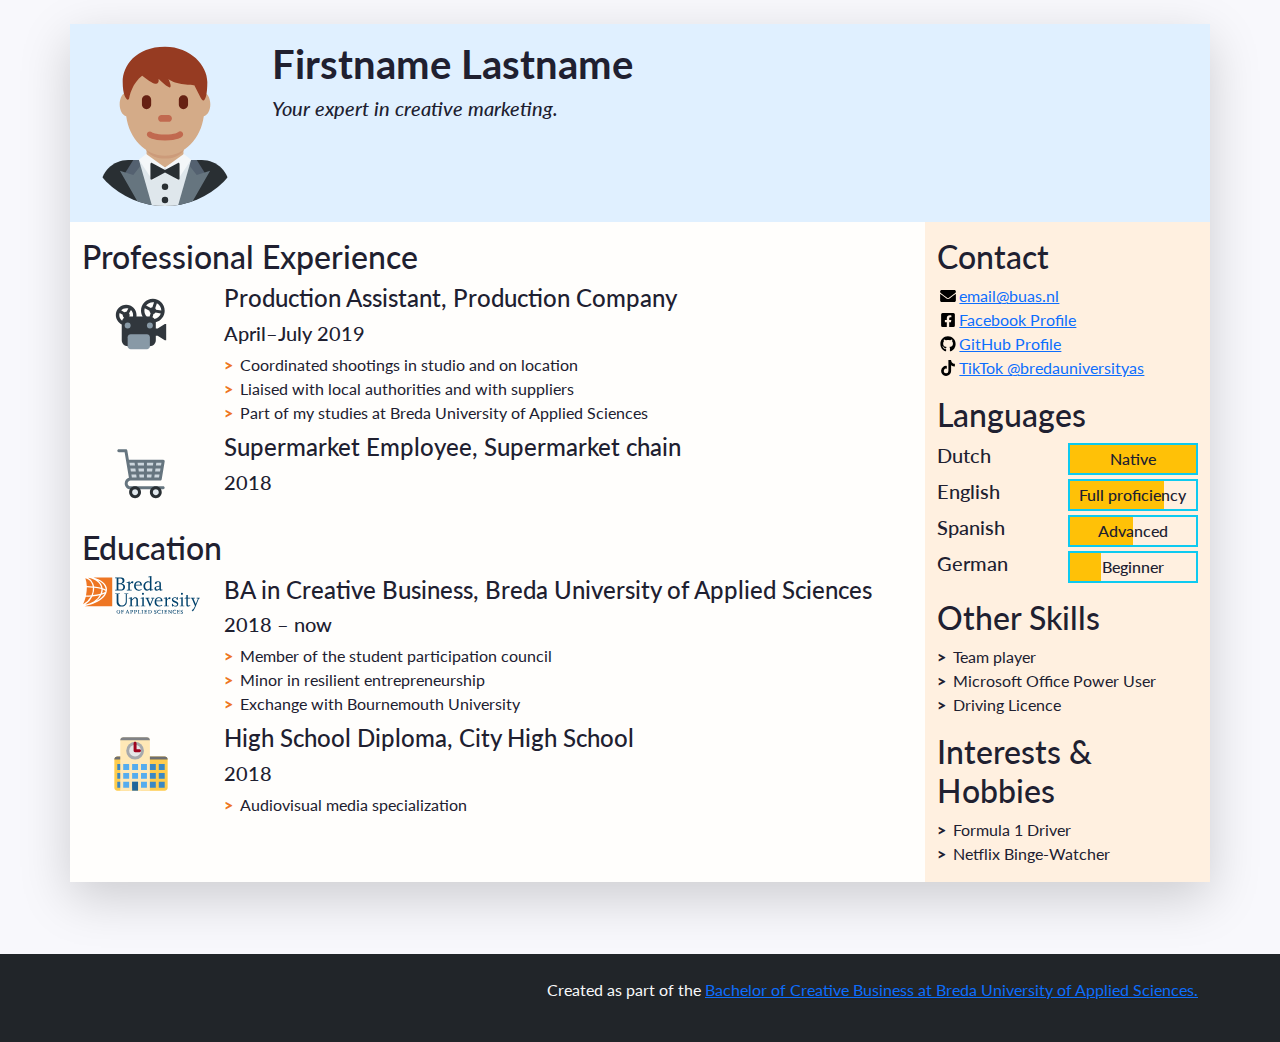
==== index.html @ 89c18c99 "Initial commit" ====
<!doctype html>
<html class="h-100" lang="en">
  
  <!-- An HTML document always starts with a "head", i.e. information about the page that isn't directly visible -->
  <head>
    <meta charset="utf-8">
    <meta name="viewport" content="width=device-width, initial-scale=1, shrink-to-fit=no">

    <!-- Links to the CSS styles from Bootstrap. -->
    <!-- -->
    <link href="https://cdn.jsdelivr.net/npm/bootstrap@5.3.3/dist/css/bootstrap.min.css" rel="stylesheet" integrity="sha384-QWTKZyjpPEjISv5WaRU9OFeRpok6YctnYmDr5pNlyT2bRjXh0JMhjY6hW+ALEwIH" crossorigin="anonymous">
    <!-- -->

    <!-- Links to our additional CSS styles -->
    <link rel="stylesheet" href="css/styles.css">

    <title>Firstname Lastname's Resumé</title>
  </head>
  <!-- End of the head -->

  <!-- Start of the body, which contains everything visible on the page -->
  <body class="d-flex flex-column h-100 justify-content-between">

    <!--
      We use a Bootstrap container to align contents.
      The "container" class can be replaced by "container-fluid" to make a full width page.
      The "my-sm-4" class adds a margin (m) vertical (y) at sizes small (-sm-) and above, of 4 x 6 pixels
      The "resume-container" class doesn't come from Bootstrap, you can use it for your own styles
    -->
    <div class="container shadow-lg my-sm-4 resume-container">

      <!--
        <header> is a semantic element: it works exactly like <div>, but it gives information about the role of the code below.
        The "row" class is used for the Bootstrap grid.
      -->
      <header class="row resume-header justify-content-center">
        <!--
          A container to wrap around the portrait and align it. We use Bootstrap grid columns.
          This constrains the portrait to columns of decreasing sizes
        -->
        <div class="portrait-container col-5 col-sm-4 col-md-3 col-lg-2">
          <!--
            "w-100" makes sure the image takes the full width of the column it's in
            "rounded-circle" cuts a circle around the image
          -->
          <img class="w-100 rounded-circle my-3" src="images/portrait.svg" alt="Portrait of Firstname Lastname" width="160">
        </div>
        <!--
          A container to wrap around your name and tagline. Full-width at small size, then columns of increasing size.
        -->
        <div class="col-12 col-sm-8 col-md-9 col-lg-10 my-3 header-content">
          <h1 class="fw-bolder">Firstname Lastname</h1>
          <h5 class="fst-italic tagline">Your expert in creative marketing.</h5>
        </div>
      </header>

      <!--
        Another row in the Bootstrap grid, for the rest of the résumé.
        Biography and other details will be on top of each other at sizes XS and S, then next to each other.
        Use the "flex-row-reverse" class here to swap the columns around.
      -->
      <div class="row resume-bottom">

        <!--
          <main> is another semantic element. It will contain biographical info (professional experience and education).
        -->
        <main class="col-md-7 col-lg-8 col-xl-9 resume-main">

          <!--
            <section> is yet another semantic element. The first one is for professional experience.
          -->
          <section class="my-3 biography-section">
            <h2>Professional Experience</h2>
            <!--
              Each list item (li) in the unordered list (ul) below will be one job.
              "list-unstyled" is a class that hides the bullet points of a list.
            -->
            <ul class="biography-list list-unstyled">

              <!-- Top item (generally the latest or most relevant) in professional experience -->
              <li class="biography-item row mb-2">
                <!-- We're using a grid inside a grid so we can align logos and text -->
                <div class="logo-container col-3 col-sm-2 col-md-3 col-lg-2">
                  <img class="biography-logo mw-100 d-block mx-auto" src="images/employers/projector.svg" alt="Company logo" width="80">
                </div>
                <div class="biography-contents col-9 col-sm-10 col-md-9 col-lg-10">
                  <h4>Production Assistant, Production Company</h4>
                  <h5>April&ndash;July 2019</h5>
                  <!-- Use the list below to talk about your achievements -->
                  <ul class="biography-details list-unstyled">
                    <li>Coordinated shootings in studio and on location</li>
                    <li>Liaised with local authorities and with suppliers</li>
                    <li>Part of my studies at Breda University of Applied Sciences</li>
                  </ul>
                </div>
              </li>

              <!-- 2nd item in professional experience -->
              <li class="biography-item row mb-2">
                <div class="logo-container col-3 col-sm-2 col-md-3 col-lg-2">
                <!-- We're using a grid inside a grid so we can align logos and text -->
                  <img class="biography-logo mw-100 d-block mx-auto" src="images/employers/trolley.svg" alt="Company logo" width="80">
                </div>
                <div class="biography-contents col-9 col-sm-10 col-md-9 col-lg-10">
                  <h4>Supermarket Employee, Supermarket chain</h4>
                  <h5>2018</h5>
                  <!-- This entry doesn't have a list of achievements, but you can copy-paste the one from above -->
                </div>
              </li>

            </ul>
          </section>

          <!-- We're done with jobs, let's move on to schools -->

          <section class="my-3 biography-section">
            <h2>Education</h2>
            <ul class="biography-list list-unstyled">

              <!-- Top item in education. And by "top", I mean a Bachelor in Creative Business at BUas. -->
              <li class="biography-item row mb-2">
                <div class="logo-container col-3 col-sm-2 col-md-3 col-lg-2">
                  <img class="biography-logo mw-100 d-block mx-auto" src="images/schools/logo-buas.svg" alt="School logo" width="120">
                </div>
                <div class="biography-contents col-9 col-sm-10 col-md-9 col-lg-10">
                  <h4>BA in Creative Business, Breda University of Applied Sciences</h4>
                  <h5>2018&nbsp;&ndash;&nbsp;now</h5>
                  <!-- Use the list below to talk about minors, exchanges, extra-curricular activities. -->
                  <ul class="biography-details list-unstyled">
                    <li>Member of the student participation council</li>
                    <li>Minor in resilient entrepreneurship</li>
                    <li>Exchange with Bournemouth University</li>
                  </ul>
                </div>
              </li>

              <!-- 2nd item in education -->
              <li class="biography-item row mb-2">
                <div class="logo-container col-3 col-sm-2 col-md-3 col-lg-2">
                  <img class="biography-logo mw-100 d-block mx-auto" src="images/schools/school.svg" alt="School logo" width="80">
                </div>
                <div class="biography-contents col-9 col-sm-10 col-md-9 col-lg-10">
                  <h4>High School Diploma, City High School</h4>
                  <h5>2018</h5>
                  <ul class="biography-details list-unstyled">
                    <li>Audiovisual media specialization</li>
                  </ul>
                </div>
              </li>
            </ul>
          </section>

          <!-- This is the end of the "Education" section -->

        </main>

        <!--
          We're done with the first column.
          We now move on to the column with contact details, languages and other skills
          <aside> is also a semantic element.
        -->
        <aside class="col-md-5 col-lg-4 col-xl-3 resume-aside">

          <!-- The first block will be contact details -->
          <section class="my-3 aside-section">
            <h2>Contact</h2>
            <!--
              A list of all your contact details.
              There are more icons in the images/icons folder, have a look if you want to add your LinkedIn or TikTok profile.
              Be careful and only put channels through which you really want to be contacted.
              If your phone number is your personal one, you may want to remove it!
            -->
            <ul class="contact-list list-unstyled">
              <li class="contact-item">
                <a class="d-flex align-items-center" href="mailto:email@buas.nl" target="_blank">
                  <img class="contact-icon" src="images/icons/envelope.svg" alt="Email">
                  email@buas.nl
                </a>
              </li>
              <li class="contact-item">
                <a class="d-flex align-items-center" href="https://facebook.com/" target="_blank">
                  <img class="contact-icon" src="images/icons/facebook.svg" alt="Facebook">
                  Facebook Profile
                </a>
              </li>
              <li class="contact-item">
                <a class="d-flex align-items-center" href="https://github.com/" target="_blank">
                  <img class="contact-icon" src="images/icons/github.svg" alt="LinkedIn">
                  GitHub Profile
                </a>
              </li>
              <li class="contact-item">
                <a class="d-flex align-items-center" href="https://www.tiktok.com/@bredauniversityas" target="_blank">
                  <img class="contact-icon" src="images/icons/tiktok.svg" alt="Mobile Phone">
                  TikTok @bredauniversityas
                </a>
              </li>
            </ul>
          </section>

          <!-- End of contact details, moving on to languages -->

          <section class="my-3 aside-section">
            <h2>Languages</h2>
            <!-- Each item in the list is a language. Modify, add or remove depending on what you speak -->
            <ul class="language-list list-unstyled">
              <li class="language-item d-flex mb-1">
                <h5 class="language-name w-50">Dutch</h5>
                <div class="language-level w-50 border border-info border-2 position-relative">
                  <!-- The div below is a progress bar. Choose between w-25, w-50, w-75 and w-100 to show your level of fluency -->
                  <div class="language-progress position-absolute bg-warning h-100 w-100"></div>
                  <h6 class="position-absolute w-100 text-center top-0 py-1">Native</h6>
                </div>
              </li>
              <li class="language-item d-flex mb-1">
                <h5 class="language-name w-50">English</h5>
                <div class="language-level w-50 border border-info border-2 position-relative">
                  <!-- The div below is a progress bar. Choose between w-25, w-50, w-75 and w-100 to show your level of fluency -->
                  <div class="language-progress position-absolute bg-warning h-100 w-75"></div>
                  <h6 class="position-absolute w-100 text-center top-0 py-1">Full proficiency</h6>
                </div>
              </li>
              <li class="language-item d-flex mb-1">
                <h5 class="language-name w-50">Spanish</h5>
                <div class="language-level w-50 border border-info border-2 position-relative">
                  <!-- The div below is a progress bar. Choose between w-25, w-50, w-75 and w-100 to show your level of fluency -->
                  <div class="language-progress position-absolute bg-warning h-100 w-50"></div>
                  <h6 class="position-absolute w-100 text-center top-0 py-1">Advanced</h6>
                </div>
              </li>
              <li class="language-item d-flex mb-1">
                <h5 class="language-name w-50">German</h5>
                <div class="language-level w-50 border border-info border-2 position-relative">
                  <!-- The div below is a progress bar. Choose between w-25, w-50, w-75 and w-100 to show your level of fluency -->
                  <div class="language-progress position-absolute bg-warning h-100 w-25"></div>
                  <h6 class="position-absolute w-100 text-center top-0 py-1">Beginner</h6>
                </div>
              </li>
            </ul>
          </section>

          <!-- End of contact details, moving on to other skills -->

          <section class="my-3 aside-section">
            <h2>Other Skills</h2>
            <ul class="skill-list list-unstyled">
              <li class="skill-item">Team player</li>
              <li class="skill-item">Microsoft Office Power User</li>
              <li class="skill-item">Driving Licence</li>
            </ul>
          </section>

          <!-- End of other skills, moving on to interest and hobbies -->

          <section class="my-3 aside-section">
            <h2>Interests &amp; Hobbies</h2>
            <ul class="skill-list list-unstyled">
              <li class="skill-item">Formula 1 Driver</li>
              <li class="skill-item">Netflix Binge-Watcher</li>
            </ul>
          </section>

        </aside>
      </div>
    </div>

    <!-- And now, a footer! -->
    <footer class="bg-dark mt-sm-5 py-4 text-light">
      <p class="container text-end">
        Created as part of the <a href="https://www.buas.nl/en/programmes/creative-business" target="_blank">Bachelor of Creative Business at Breda University of Applied Sciences.</a>
      </p>
    </footer>

  </body>
</html>
---- css/styles.css ----
/* Use this file to use your own styles*/

/* Import declaration to use Google Fonts - check https://fonts.google.com/ for details */
@import url('https://fonts.googleapis.com/css2?family=Lato:ital,wght@0,400;0,700;1,400;1,700&display=swap');

/* Styles for the body */

body {
	font-family: Lato, "Open Sans", Roboto, "Segoe UI", "Helvetica Neue", Helvetica, Arial, sans-serif;
	color: #202030;
	background-color: #f8f8fc;
}

/* Styles for custom classes in the document. (There are more, try to find them out!) */

.resume-header {
    background-color: #e0f0ff;
}

.resume-main {
	background-color: #fffefc;
}

.resume-aside {
	background-color: #fff0e0;
}

/* Styles for lists in the document */

.biography-details li::before, .skill-list li::before {
	content: ">";
	font-weight: 800;
	display: inline-block;
	width: 1em;
	margin-left: -1em;
}

.biography-details li::before {
	color: #EE7623;
}

.biography-details li, .skill-list li {
	padding-left: 1em;
}

/* Styles for contact icons */

.contact-icon {
	height: 1em;
	flex-basis: 1.4em;
}
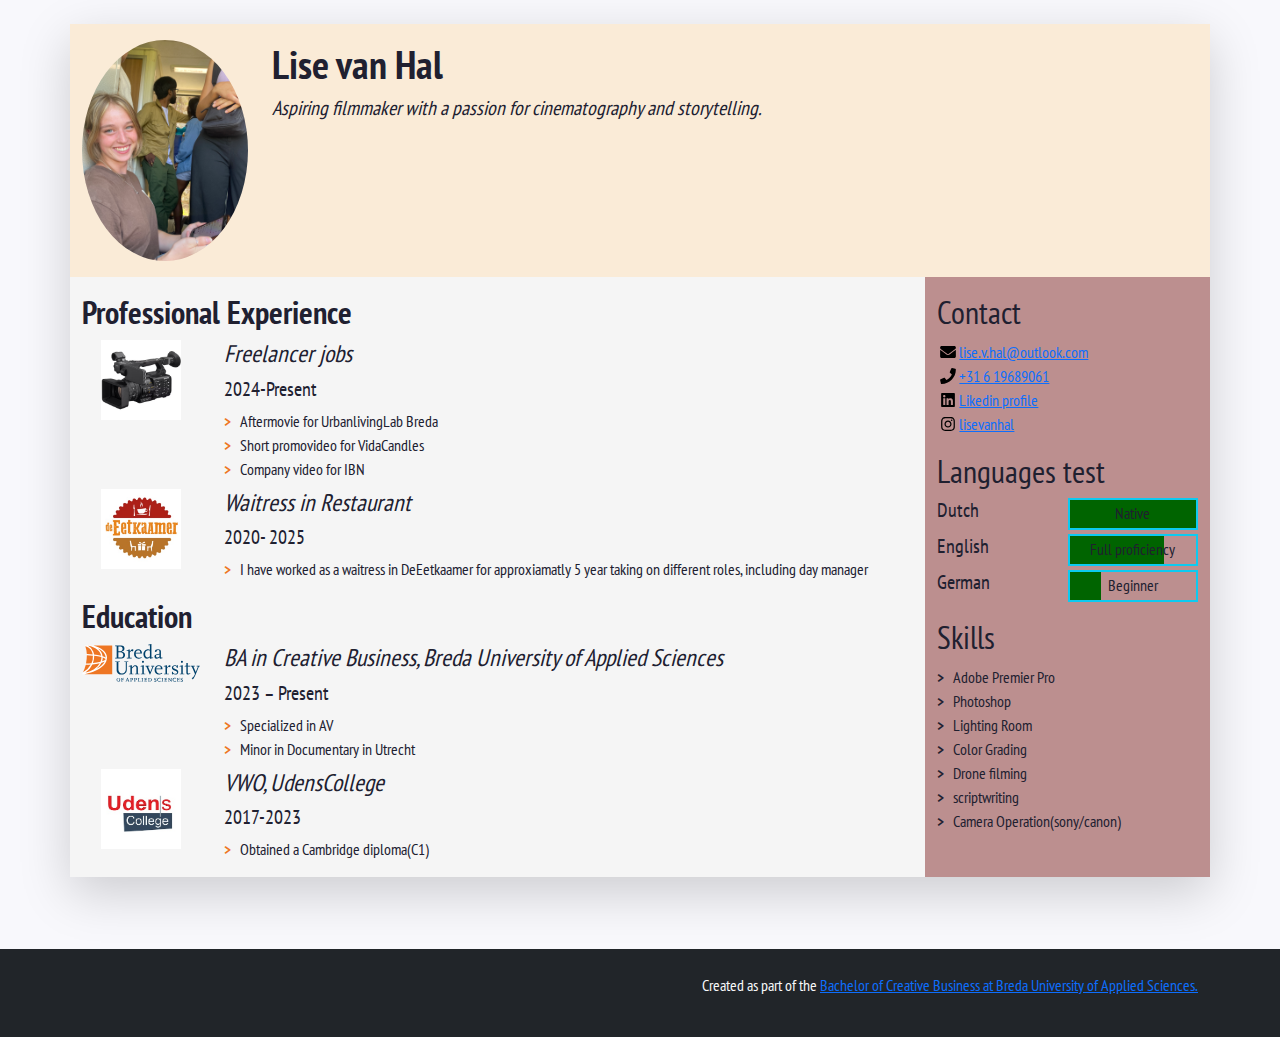
==== commit 48928bdf: "css" ====
--- a/index.html
+++ b/index.html
@@ -14,7 +14,7 @@
     <!-- Links to our additional CSS styles -->
     <link rel="stylesheet" href="css/styles.css">
 
-    <title>Firstname Lastname's Resumé</title>
+    <title>Lise van Hal Resumé</title>
   </head>
   <!-- End of the head -->
 
@@ -43,14 +43,14 @@
             "w-100" makes sure the image takes the full width of the column it's in
             "rounded-circle" cuts a circle around the image
           -->
-          <img class="w-100 rounded-circle my-3" src="images/portrait.svg" alt="Portrait of Firstname Lastname" width="160">
+          <img class="w-100 rounded-circle my-3" src="images/photos/img_portraitlise.jpg" alt="Portrait of Lise van Hal" width="160">
         </div>
         <!--
           A container to wrap around your name and tagline. Full-width at small size, then columns of increasing size.
         -->
         <div class="col-12 col-sm-8 col-md-9 col-lg-10 my-3 header-content">
-          <h1 class="fw-bolder">Firstname Lastname</h1>
-          <h5 class="fst-italic tagline">Your expert in creative marketing.</h5>
+          <h1 class="fw-bolder">Lise van Hal</h1>
+          <h5 class="fst-italic tagline">Aspiring filmmaker with a passion for cinematography and storytelling.</h5>
         </div>
       </header>
 
@@ -70,7 +70,7 @@
             <section> is yet another semantic element. The first one is for professional experience.
           -->
           <section class="my-3 biography-section">
-            <h2>Professional Experience</h2>
+            <h2><b>Professional Experience </b></h2>
             <!--
               Each list item (li) in the unordered list (ul) below will be one job.
               "list-unstyled" is a class that hides the bullet points of a list.
@@ -81,16 +81,16 @@
               <li class="biography-item row mb-2">
                 <!-- We're using a grid inside a grid so we can align logos and text -->
                 <div class="logo-container col-3 col-sm-2 col-md-3 col-lg-2">
-                  <img class="biography-logo mw-100 d-block mx-auto" src="images/employers/projector.svg" alt="Company logo" width="80">
-                </div>
-                <div class="biography-contents col-9 col-sm-10 col-md-9 col-lg-10">
-                  <h4>Production Assistant, Production Company</h4>
-                  <h5>April&ndash;July 2019</h5>
+                  <img class="biography-logo mw-100 d-block mx-auto" src="images/icons/sony.jpg" alt="sony camera" width="80">
+                </div>
+                <div class="biography-contents col-9 col-sm-10 col-md-9 col-lg-10">
+                  <h4><i>Freelancer jobs</i></h4>
+                  <h5>2024-Present</h5>
                   <!-- Use the list below to talk about your achievements -->
                   <ul class="biography-details list-unstyled">
-                    <li>Coordinated shootings in studio and on location</li>
-                    <li>Liaised with local authorities and with suppliers</li>
-                    <li>Part of my studies at Breda University of Applied Sciences</li>
+                    <li>Aftermovie for UrbanlivingLab Breda</li>
+                    <li>Short promovideo for VidaCandles</li>
+                    <li>Company video for IBN</li>
                   </ul>
                 </div>
               </li>
@@ -99,11 +99,16 @@
               <li class="biography-item row mb-2">
                 <div class="logo-container col-3 col-sm-2 col-md-3 col-lg-2">
                 <!-- We're using a grid inside a grid so we can align logos and text -->
-                  <img class="biography-logo mw-100 d-block mx-auto" src="images/employers/trolley.svg" alt="Company logo" width="80">
-                </div>
-                <div class="biography-contents col-9 col-sm-10 col-md-9 col-lg-10">
-                  <h4>Supermarket Employee, Supermarket chain</h4>
-                  <h5>2018</h5>
+                  <img class="biography-logo mw-100 d-block mx-auto" src="images/icons/logo-eetkaamer.jpeg" alt="Company logo" width="80">
+                </div>
+                <div class="biography-contents col-9 col-sm-10 col-md-9 col-lg-10">
+                  <h4><i>Waitress in Restaurant</i></h4>
+                  <h5>2020- 2025</h5>
+					<!-- Use the list below to talk about your achievements -->
+                  <ul class="biography-details list-unstyled">
+                    <li>I have worked as a waitress in DeEetkaamer for approxiamatly 5 year taking on different roles, including day manager</li>
+                  </ul>
+					
                   <!-- This entry doesn't have a list of achievements, but you can copy-paste the one from above -->
                 </div>
               </li>
@@ -114,7 +119,7 @@
           <!-- We're done with jobs, let's move on to schools -->
 
           <section class="my-3 biography-section">
-            <h2>Education</h2>
+            <h2><b> Education</b></h2>
             <ul class="biography-list list-unstyled">
 
               <!-- Top item in education. And by "top", I mean a Bachelor in Creative Business at BUas. -->
@@ -123,13 +128,12 @@
                   <img class="biography-logo mw-100 d-block mx-auto" src="images/schools/logo-buas.svg" alt="School logo" width="120">
                 </div>
                 <div class="biography-contents col-9 col-sm-10 col-md-9 col-lg-10">
-                  <h4>BA in Creative Business, Breda University of Applied Sciences</h4>
-                  <h5>2018&nbsp;&ndash;&nbsp;now</h5>
+                  <h4><i>BA in Creative Business, Breda University of Applied Sciences </i></h4>
+                  <h5>2023&nbsp;&ndash;&nbsp;Present</h5>
                   <!-- Use the list below to talk about minors, exchanges, extra-curricular activities. -->
                   <ul class="biography-details list-unstyled">
-                    <li>Member of the student participation council</li>
-                    <li>Minor in resilient entrepreneurship</li>
-                    <li>Exchange with Bournemouth University</li>
+                    <li>Specialized in AV</li>
+                    <li>Minor in Documentary in Utrecht</li>
                   </ul>
                 </div>
               </li>
@@ -137,13 +141,13 @@
               <!-- 2nd item in education -->
               <li class="biography-item row mb-2">
                 <div class="logo-container col-3 col-sm-2 col-md-3 col-lg-2">
-                  <img class="biography-logo mw-100 d-block mx-auto" src="images/schools/school.svg" alt="School logo" width="80">
-                </div>
-                <div class="biography-contents col-9 col-sm-10 col-md-9 col-lg-10">
-                  <h4>High School Diploma, City High School</h4>
-                  <h5>2018</h5>
-                  <ul class="biography-details list-unstyled">
-                    <li>Audiovisual media specialization</li>
+                  <img class="biography-logo mw-100 d-block mx-auto" src="images/icons/udenscollege-logo.jpeg" alt="School logo" width="80">
+                </div>
+                <div class="biography-contents col-9 col-sm-10 col-md-9 col-lg-10">
+                  <h4><i>VWO, UdensCollege </i></h4>
+                  <h5>2017-2023</h5>
+                  <ul class="biography-details list-unstyled">
+                    <li>Obtained a Cambridge diploma(C1)</li>
                   </ul>
                 </div>
               </li>
@@ -172,27 +176,27 @@
             -->
             <ul class="contact-list list-unstyled">
               <li class="contact-item">
-                <a class="d-flex align-items-center" href="mailto:email@buas.nl" target="_blank">
+                <a class="d-flex align-items-center" href="https://www.creativefabrica.com/nl/product/email-open-mail-icon/" target="_blank">
                   <img class="contact-icon" src="images/icons/envelope.svg" alt="Email">
-                  email@buas.nl
-                </a>
-              </li>
-              <li class="contact-item">
-                <a class="d-flex align-items-center" href="https://facebook.com/" target="_blank">
-                  <img class="contact-icon" src="images/icons/facebook.svg" alt="Facebook">
-                  Facebook Profile
-                </a>
-              </li>
-              <li class="contact-item">
-                <a class="d-flex align-items-center" href="https://github.com/" target="_blank">
-                  <img class="contact-icon" src="images/icons/github.svg" alt="LinkedIn">
-                  GitHub Profile
-                </a>
-              </li>
-              <li class="contact-item">
-                <a class="d-flex align-items-center" href="https://www.tiktok.com/@bredauniversityas" target="_blank">
-                  <img class="contact-icon" src="images/icons/tiktok.svg" alt="Mobile Phone">
-                  TikTok @bredauniversityas
+                  lise.v.hal@outlook.com
+                </a>
+              </li>
+              <li class="contact-item">
+                <a class="d-flex align-items-center" href="https://nl.vecteezy.com/vector-kunst/26197094-telefoon-icoon-vector-symbool-ontwerp-illustratie" target="_blank">
+                  <img class="contact-icon" src="images/icons/phone.svg" alt="phone icon">
+                  +31 6 19689061
+                </a>
+              </li>
+              <li class="contact-item">
+                <a class="d-flex align-items-center" href="https://nl.wikipedia.org/wiki/LinkedIn" target="_blank">
+                  <img class="contact-icon" src="images/icons/linkedin.svg" alt="LinkedIn">
+                  Likedin profile
+                </a>
+              </li>
+              <li class="contact-item">
+                <a class="d-flex align-items-center" href="https://nl.wikipedia.org/wiki/Instagram" target="_blank">
+                  <img class="contact-icon" src="images/icons/instagram.svg" alt="instagram icon">
+                  lisevanhal
                 </a>
               </li>
             </ul>
@@ -201,38 +205,31 @@
           <!-- End of contact details, moving on to languages -->
 
           <section class="my-3 aside-section">
-            <h2>Languages</h2>
+            <h2>Languages test</h2>
             <!-- Each item in the list is a language. Modify, add or remove depending on what you speak -->
             <ul class="language-list list-unstyled">
               <li class="language-item d-flex mb-1">
                 <h5 class="language-name w-50">Dutch</h5>
                 <div class="language-level w-50 border border-info border-2 position-relative">
                   <!-- The div below is a progress bar. Choose between w-25, w-50, w-75 and w-100 to show your level of fluency -->
-                  <div class="language-progress position-absolute bg-warning h-100 w-100"></div>
-                  <h6 class="position-absolute w-100 text-center top-0 py-1">Native</h6>
+                  <div class="language-progress position-absolute change-color-level h-100 w-100"></div>
+                  <h6 class="position-absolute w-100 text-center top-0 py-1">Native</h6> 
                 </div>
               </li>
               <li class="language-item d-flex mb-1">
                 <h5 class="language-name w-50">English</h5>
                 <div class="language-level w-50 border border-info border-2 position-relative">
                   <!-- The div below is a progress bar. Choose between w-25, w-50, w-75 and w-100 to show your level of fluency -->
-                  <div class="language-progress position-absolute bg-warning h-100 w-75"></div>
+                  <div class="language-progress position-absolute change-color-level h-100 w-75"></div>
                   <h6 class="position-absolute w-100 text-center top-0 py-1">Full proficiency</h6>
                 </div>
               </li>
-              <li class="language-item d-flex mb-1">
-                <h5 class="language-name w-50">Spanish</h5>
-                <div class="language-level w-50 border border-info border-2 position-relative">
-                  <!-- The div below is a progress bar. Choose between w-25, w-50, w-75 and w-100 to show your level of fluency -->
-                  <div class="language-progress position-absolute bg-warning h-100 w-50"></div>
-                  <h6 class="position-absolute w-100 text-center top-0 py-1">Advanced</h6>
-                </div>
-              </li>
+   
               <li class="language-item d-flex mb-1">
                 <h5 class="language-name w-50">German</h5>
                 <div class="language-level w-50 border border-info border-2 position-relative">
                   <!-- The div below is a progress bar. Choose between w-25, w-50, w-75 and w-100 to show your level of fluency -->
-                  <div class="language-progress position-absolute bg-warning h-100 w-25"></div>
+                  <div class="language-progress position-absolute change-color-level h-100 w-25"></div>
                   <h6 class="position-absolute w-100 text-center top-0 py-1">Beginner</h6>
                 </div>
               </li>
@@ -241,25 +238,19 @@
 
           <!-- End of contact details, moving on to other skills -->
 
+          
           <section class="my-3 aside-section">
-            <h2>Other Skills</h2>
+            <h2>Skills</h2>
             <ul class="skill-list list-unstyled">
-              <li class="skill-item">Team player</li>
-              <li class="skill-item">Microsoft Office Power User</li>
-              <li class="skill-item">Driving Licence</li>
-            </ul>
-          </section>
-
-          <!-- End of other skills, moving on to interest and hobbies -->
-
-          <section class="my-3 aside-section">
-            <h2>Interests &amp; Hobbies</h2>
-            <ul class="skill-list list-unstyled">
-              <li class="skill-item">Formula 1 Driver</li>
-              <li class="skill-item">Netflix Binge-Watcher</li>
-            </ul>
-          </section>
-
+              <li class="skill-item">Adobe Premier Pro</li>
+              <li class="skill-item">Photoshop</li>
+              <li class="skill-item">Lighting Room</li>
+				<li class="skill-item">Color Grading</li>
+				<li class="skill-item">Drone filming</li>
+				<li class="skill-item">scriptwriting</li>
+				<li class="skill-item">Camera Operation(sony/canon)</li>
+            </ul>
+          </section>
         </aside>
       </div>
     </div>
@@ -272,4 +263,4 @@
     </footer>
 
   </body>
-</html>
+</html>--- a/css/styles.css
+++ b/css/styles.css
@@ -3,10 +3,14 @@
 /* Import declaration to use Google Fonts - check https://fonts.google.com/ for details */
 @import url('https://fonts.googleapis.com/css2?family=Lato:ital,wght@0,400;0,700;1,400;1,700&display=swap');
 
+@import url('https://fonts.googleapis.com/css2?family=PT+Sans+Narrow:wght@400;700&display=swap');
+
+@import url('https://fonts.googleapis.com/css2?family=PT+Sans+Narrow:wght@400;700&family=Phudu:wght@300..900&display=swap');
+
 /* Styles for the body */
 
 body {
-	font-family: Lato, "Open Sans", Roboto, "Segoe UI", "Helvetica Neue", Helvetica, Arial, sans-serif;
+	font-family: "PT Sans Narrow", serif;
 	color: #202030;
 	background-color: #f8f8fc;
 }
@@ -14,15 +18,15 @@
 /* Styles for custom classes in the document. (There are more, try to find them out!) */
 
 .resume-header {
-    background-color: #e0f0ff;
+    background-color: antiquewhite ;
 }
 
 .resume-main {
-	background-color: #fffefc;
+	background-color: whitesmoke;
 }
 
 .resume-aside {
-	background-color: #fff0e0;
+	background-color: rosybrown;
 }
 
 /* Styles for lists in the document */
@@ -49,3 +53,13 @@
 	height: 1em;
 	flex-basis: 1.4em;
 }
+
+
+.change-color-level{
+	background-color: darkgreen
+}
+
+
+.change-color-level h6 {
+    color: azure;
+}
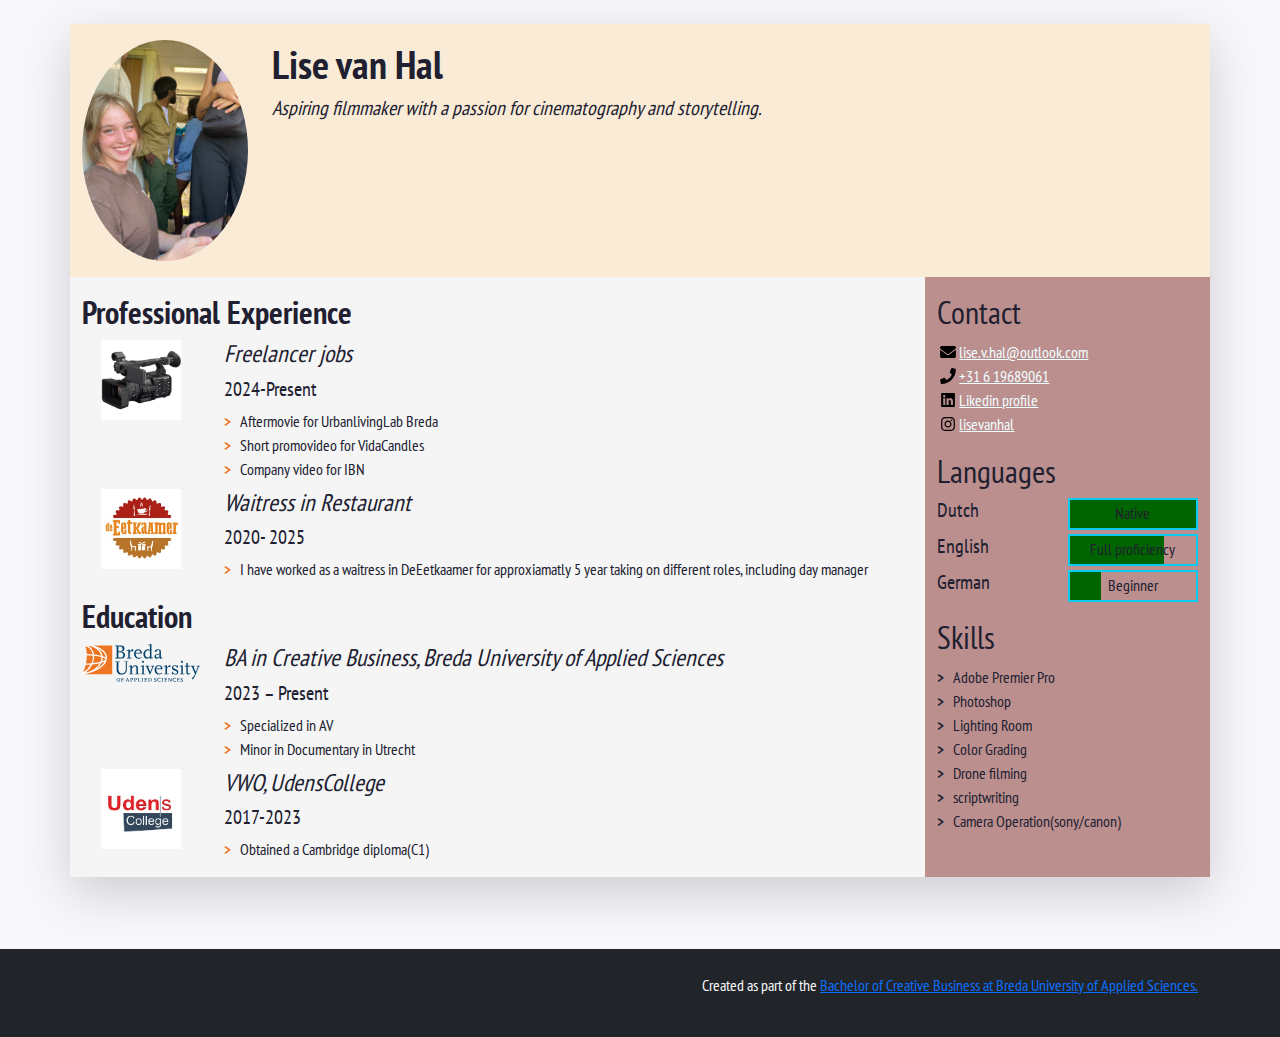
==== commit 1e18c832: "css" ====
--- a/index.html
+++ b/index.html
@@ -176,25 +176,25 @@
             -->
             <ul class="contact-list list-unstyled">
               <li class="contact-item">
-                <a class="d-flex align-items-center" href="https://www.creativefabrica.com/nl/product/email-open-mail-icon/" target="_blank">
+                <a class="d-flex align-items-center change-color-text" href="https://www.creativefabrica.com/nl/product/email-open-mail-icon/" target="_blank">
                   <img class="contact-icon" src="images/icons/envelope.svg" alt="Email">
                   lise.v.hal@outlook.com
                 </a>
               </li>
               <li class="contact-item">
-                <a class="d-flex align-items-center" href="https://nl.vecteezy.com/vector-kunst/26197094-telefoon-icoon-vector-symbool-ontwerp-illustratie" target="_blank">
+                <a class="d-flex align-items-center change-color-text" href="https://nl.vecteezy.com/vector-kunst/26197094-telefoon-icoon-vector-symbool-ontwerp-illustratie" target="_blank">
                   <img class="contact-icon" src="images/icons/phone.svg" alt="phone icon">
                   +31 6 19689061
                 </a>
               </li>
               <li class="contact-item">
-                <a class="d-flex align-items-center" href="https://nl.wikipedia.org/wiki/LinkedIn" target="_blank">
+                <a class="d-flex align-items-center change-color-text" href="https://nl.wikipedia.org/wiki/LinkedIn" target="_blank">
                   <img class="contact-icon" src="images/icons/linkedin.svg" alt="LinkedIn">
                   Likedin profile
                 </a>
               </li>
               <li class="contact-item">
-                <a class="d-flex align-items-center" href="https://nl.wikipedia.org/wiki/Instagram" target="_blank">
+                <a class="d-flex align-items-center change-color-text" href="https://nl.wikipedia.org/wiki/Instagram" target="_blank">
                   <img class="contact-icon" src="images/icons/instagram.svg" alt="instagram icon">
                   lisevanhal
                 </a>
@@ -205,7 +205,7 @@
           <!-- End of contact details, moving on to languages -->
 
           <section class="my-3 aside-section">
-            <h2>Languages test</h2>
+            <h2>Languages</h2>
             <!-- Each item in the list is a language. Modify, add or remove depending on what you speak -->
             <ul class="language-list list-unstyled">
               <li class="language-item d-flex mb-1">
--- a/css/styles.css
+++ b/css/styles.css
@@ -60,6 +60,6 @@
 }
 
 
-.change-color-level h6 {
-    color: azure;
+.change-color-text{
+    color: azure
 }
